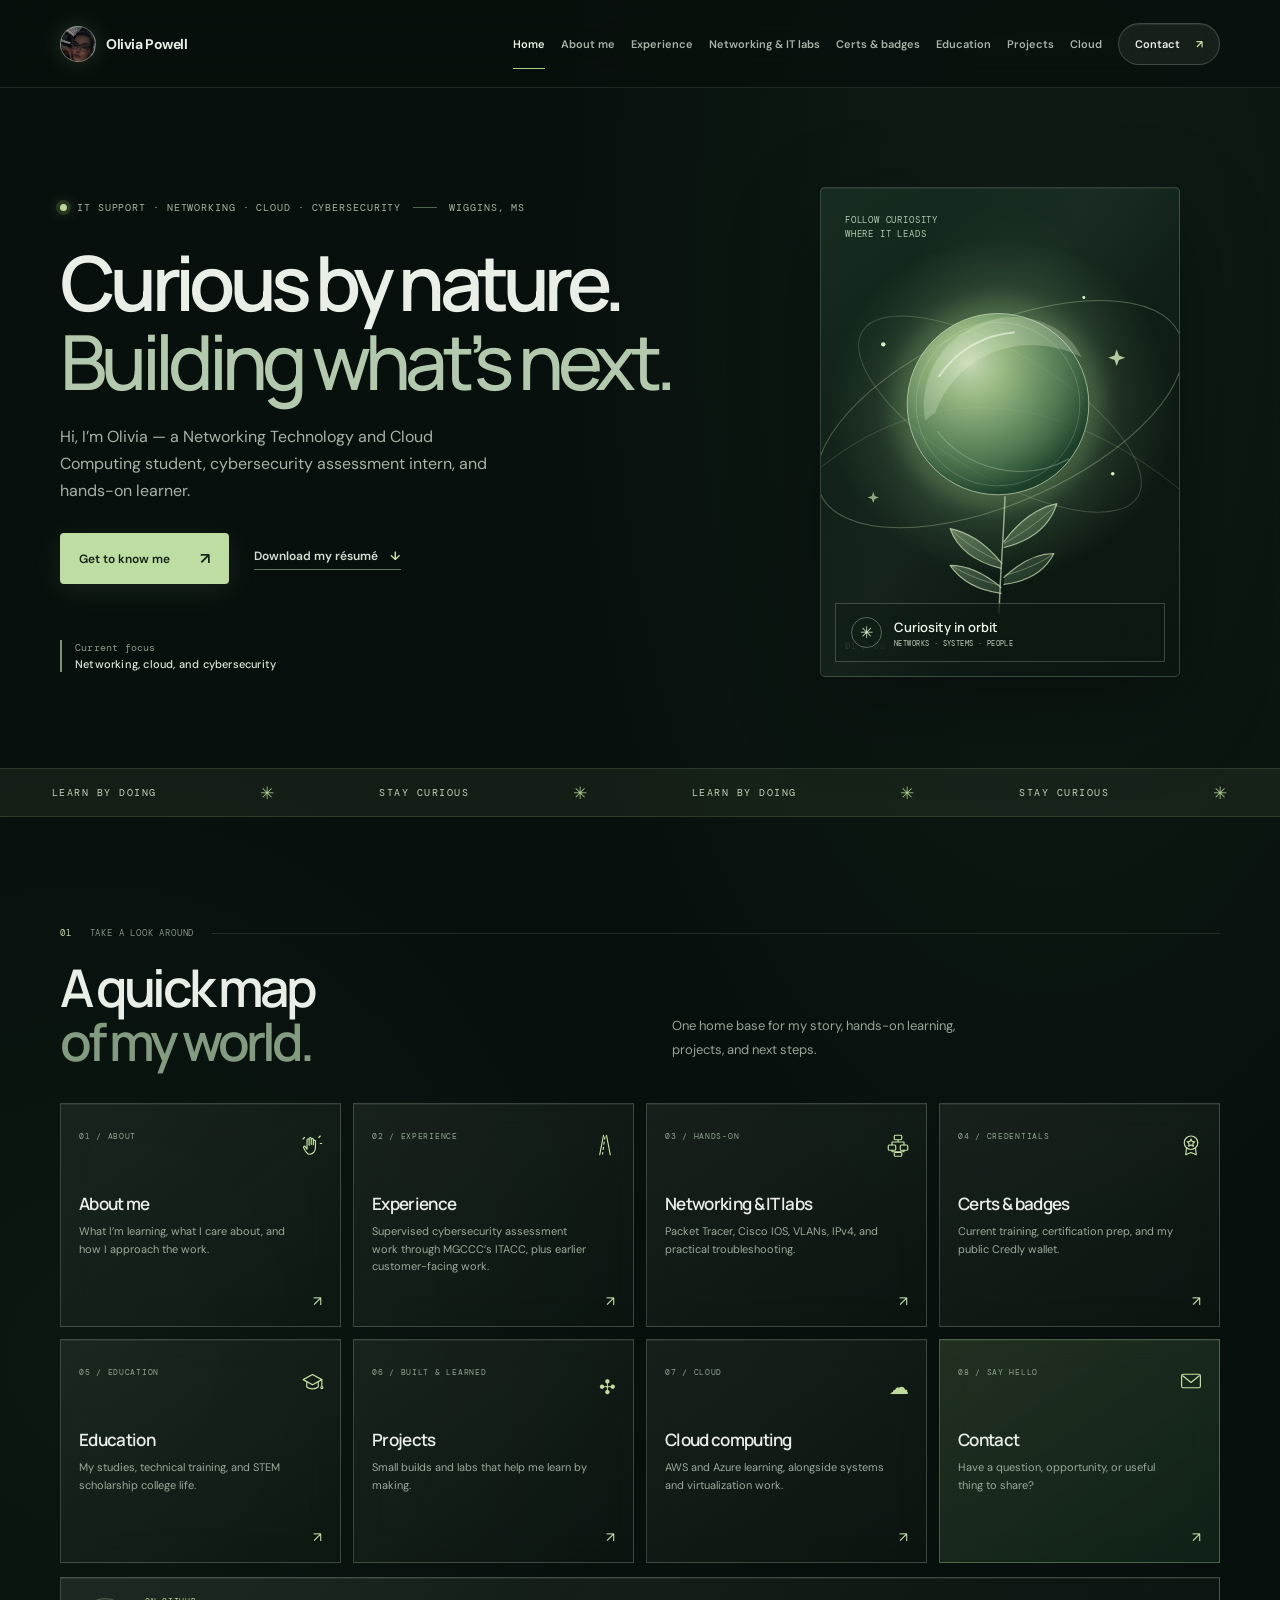
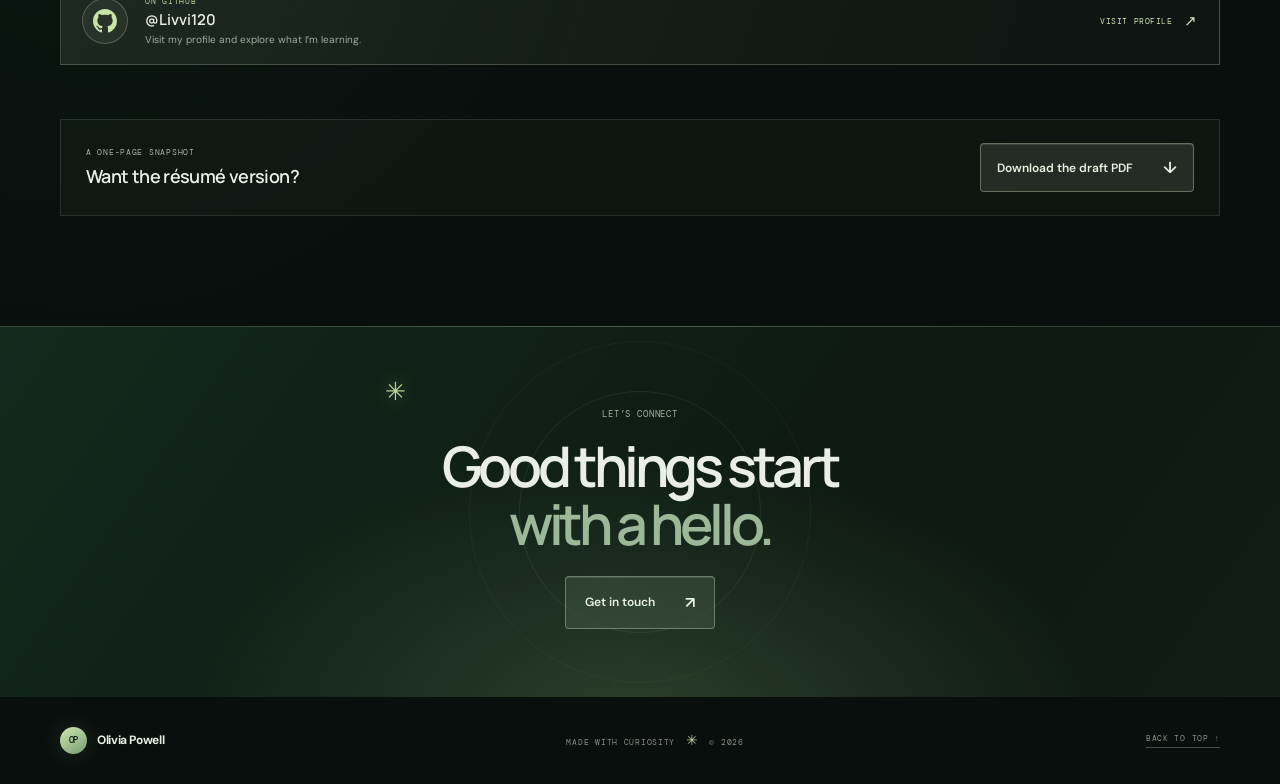
==== index.html @ 2a7a4d51 "Create personal portfolio site" ====
<!doctype html>
<html lang="en">
<head>
  <meta charset="utf-8"><meta name="viewport" content="width=device-width, initial-scale=1"><meta name="theme-color" content="#08100d">
  <meta name="description" content="Explore Olivia Powell's experience, IT labs, projects, education, and credentials.">
  <title>Olivia Powell — Home</title>
  <link rel="preconnect" href="https://fonts.googleapis.com"><link rel="preconnect" href="https://fonts.gstatic.com" crossorigin>
  <link href="https://fonts.googleapis.com/css2?family=DM+Mono:wght@400;500&family=DM+Sans:wght@400;500;600;700&family=Manrope:wght@400;500;600;700;800&display=swap" rel="stylesheet"><link rel="stylesheet" href="styles.css"><link rel="stylesheet" href="profile.css">
</head>
<body>
  <header class="site-header"><a class="wordmark" href="index.html" aria-label="Olivia Powell, home"><span class="mark">OP</span><span>Olivia Powell</span></a>
    <button class="menu-toggle" aria-expanded="false" aria-controls="site-nav">Menu <span>＋</span></button>
    <nav id="site-nav" aria-label="Main navigation"><a class="active-link" aria-current="page" href="index.html">Home</a><a href="about.html">About me</a><a href="experience.html">Experience</a><a href="networking.html">Networking &amp; IT labs</a><a href="credentials.html">Certs &amp; badges</a><a href="education.html">Education</a><a href="projects.html">Projects</a><a href="cloud.html">Cloud</a><a class="nav-contact" href="contact.html">Contact <span>↗</span></a></nav>
  </header>
  <main id="top">
    <section class="hero page-wrap home-hero">
      <div class="hero-copy"><p class="eyebrow"><span class="status-dot"></span> IT SUPPORT · NETWORKING · CLOUD · CYBERSECURITY <span class="eyebrow-line"></span> WIGGINS, MS</p>
        <h1>Curious by nature.<br><span>Building what’s next.</span></h1>
        <p class="intro">Hi, I’m Olivia — a Networking Technology and Cloud Computing student, cybersecurity assessment intern, and hands-on learner.</p>
        <div class="hero-actions"><a class="button button-dark" href="about.html">Get to know me <span>↗</span></a><a class="text-link" href="Olivia-Powell-Resume-Draft.pdf" download>Download my résumé <span>↓</span></a></div>
        <div class="hero-note"><span class="note-rule"></span><span>Current focus<br><strong>Networking, cloud, and cybersecurity</strong></span></div>
      </div>
      <figure class="hero-art home-graphic"><span class="art-label label-top">FOLLOW CURIOSITY<br>WHERE IT LEADS</span><img class="home-graphic-img" src="home-graphic.svg" alt="A luminous green glass orb inside orbital rings above a branching stem with leaves"><figcaption class="graphic-caption"><span class="photo-caption-mark">✳</span><span><strong>Curiosity in orbit</strong><small>NETWORKS · SYSTEMS · PEOPLE</small></span></figcaption><span class="art-index">01 / 08</span></figure>
    </section>
    <section class="ticker" aria-label="Personal motto"><div class="ticker-track"><span>LEARN BY DOING</span><i>✳</i><span>STAY CURIOUS</span><i>✳</i><span>LEARN BY DOING</span><i>✳</i><span>STAY CURIOUS</span><i>✳</i></div></section>
    <section class="page-wrap home-overview section-block">
      <div class="section-kicker"><span>01</span><span>TAKE A LOOK AROUND</span></div>
      <div class="overview-heading"><h2>A quick map<br><span>of my world.</span></h2><p>One home base for my story, hands-on learning, projects, and next steps.</p></div>
      <div class="overview-grid">
        <a class="overview-card" href="about.html"><span class="card-number">01 / ABOUT</span><svg class="card-line-icon" aria-hidden="true" viewBox="0 0 32 32"><path d="M11 28c-1.7-1-3-2.6-4-4.4l-2.1-4c-.8-1.5 1.3-2.8 2.3-1.2l2.2 3V9.3c0-1.8 2.8-1.8 2.8 0v7.1-9c0-1.8 2.8-1.8 2.8 0v8-6.8c0-1.8 2.8-1.8 2.8 0v7-4.7c0-1.8 2.8-1.8 2.8 0v8.3c0 5-3 9.1-7.7 9.1H11Z"/><path d="m4 8 2-2M25 6l2-2M27 14h2"/></svg><h3>About me</h3><p>What I’m learning, what I care about, and how I approach the work.</p><span class="card-arrow">↗</span></a>
        <a class="overview-card" href="experience.html"><span class="card-number">02 / EXPERIENCE</span><svg class="card-line-icon" aria-hidden="true" viewBox="0 0 32 32"><path d="m9 29 5-26M23 29 18 3"/><path d="m16 5-.5 3M15 12l-.5 3M14 19l-.5 3M13 26l-.3 2"/></svg><h3>Experience</h3><p>Supervised cybersecurity assessment work through MGCCC’s ITACC, plus earlier customer-facing work.</p><span class="card-arrow">↗</span></a>
        <a class="overview-card" href="networking.html"><span class="card-number">03 / HANDS-ON</span><svg class="card-line-icon" aria-hidden="true" viewBox="0 0 32 32"><rect x="11" y="3" width="10" height="6" rx="1.5"/><rect x="3" y="16" width="10" height="7" rx="1.5"/><rect x="19" y="16" width="10" height="7" rx="1.5"/><rect x="11" y="26" width="10" height="5" rx="1.3"/><path d="M16 9v3M16 12H8v4M16 12h8v4M8 23v2h8v1M24 23v2h-8"/></svg><h3>Networking &amp; IT labs</h3><p>Packet Tracer, Cisco IOS, VLANs, IPv4, and practical troubleshooting.</p><span class="card-arrow">↗</span></a>
        <a class="overview-card" href="credentials.html"><span class="card-number">04 / CREDENTIALS</span><svg class="card-line-icon" aria-hidden="true" viewBox="0 0 32 32"><circle cx="16" cy="13" r="9"/><path d="m16 8 1.5 3.2 3.5.5-2.5 2.4.6 3.4-3.1-1.6-3.1 1.6.6-3.4-2.5-2.4 3.5-.5L16 8ZM10 20l-1 9 7-3 7 3-1-9"/></svg><h3>Certs &amp; badges</h3><p>Current training, certification prep, and my public Credly wallet.</p><span class="card-arrow">↗</span></a>
        <a class="overview-card" href="education.html"><span class="card-number">05 / EDUCATION</span><svg class="grad-cap-icon" aria-hidden="true" viewBox="0 0 32 32"><path d="m3 12 13-7 13 7-13 7-13-7Z"/><path d="M8 15.2v7c4.4 3.5 11.6 3.5 16 0v-7"/><path d="M29 12v9"/><circle cx="29" cy="23" r="1.5"/></svg><h3>Education</h3><p>My studies, technical training, and STEM scholarship college life.</p><span class="card-arrow">↗</span></a>
        <a class="overview-card" href="projects.html"><span class="card-number">06 / BUILT &amp; LEARNED</span><span class="card-glyph">✣</span><h3>Projects</h3><p>Small builds and labs that help me learn by making.</p><span class="card-arrow">↗</span></a>
        <a class="overview-card" href="cloud.html"><span class="card-number">07 / CLOUD</span><span class="card-glyph">☁</span><h3>Cloud computing</h3><p>AWS and Azure learning, alongside systems and virtualization work.</p><span class="card-arrow">↗</span></a>
        <a class="overview-card overview-card-highlight" href="contact.html"><span class="card-number">08 / SAY HELLO</span><svg class="card-line-icon" aria-hidden="true" viewBox="0 0 32 32"><rect x="3.5" y="7" width="25" height="18" rx="2"/><path d="m5 9 11 9 11-9"/></svg><h3>Contact</h3><p>Have a question, opportunity, or useful thing to share?</p><span class="card-arrow">↗</span></a>
      </div>
      <a class="github-widget" href="https://github.com/Livvi120" target="_blank" rel="noopener noreferrer"><span class="github-widget-icon"><svg class="github-mark" aria-hidden="true" viewBox="0 0 16 16"><path d="M8 0C3.58 0 0 3.58 0 8c0 3.54 2.29 6.53 5.47 7.59.4.07.55-.17.55-.38 0-.19-.01-.82-.01-1.49-2.01.37-2.53-.49-2.69-.94-.09-.23-.48-.94-.82-1.13-.28-.15-.68-.52-.01-.53.63-.01 1.08.58 1.23.82.72 1.21 1.87.87 2.33.66.07-.52.28-.87.51-1.07-1.78-.2-3.64-.89-3.64-3.95 0-.87.31-1.59.82-2.15-.08-.2-.36-1.02.08-2.12 0 0 .67-.21 2.2.82.64-.18 1.32-.27 2-.27s1.36.09 2 .27c1.53-1.04 2.2-.82 2.2-.82.44 1.1.16 1.92.08 2.12.51.56.82 1.27.82 2.15 0 3.07-1.87 3.75-3.65 3.95.29.25.54.73.54 1.48 0 1.07-.01 1.93-.01 2.2 0 .21.15.46.55.38A8.013 8.013 0 0 0 16 8c0-4.42-3.58-8-8-8z"/></svg></span><span class="github-widget-copy"><span class="panel-kicker">ON GITHUB</span><strong>@Livvi120</strong><small>Visit my profile and explore what I’m learning.</small></span><span class="github-widget-action">VISIT PROFILE <i>↗</i></span></a>
      <div class="home-resume"><div><p class="eyebrow">A ONE-PAGE SNAPSHOT</p><h3>Want the résumé version?</h3></div><a class="button button-light" href="Olivia-Powell-Resume-Draft.pdf" download>Download the draft PDF <span>↓</span></a></div>
    </section>
    <section class="contact"><div class="contact-star">✳</div><p class="eyebrow">LET’S CONNECT</p><h2>Good things start<br><span>with a hello.</span></h2><a class="button button-light" href="contact.html">Get in touch <span>↗</span></a></section>
  </main>
  <footer class="site-footer page-wrap"><a class="wordmark" href="index.html"><span class="mark">OP</span><span>Olivia Powell</span></a><span>MADE WITH CURIOSITY <i>✳</i> © <span id="year"></span></span><a href="#top">BACK TO TOP ↑</a></footer>
  <script src="script.js"></script>
</body>
</html>
---- styles.css ----
:root{--night:#08100d;--forest:#0d1b15;--panel:#11231a;--panel-2:#162a20;--ink:#e9eee7;--muted:#a0afa1;--soft:#718272;--line:rgba(199,220,197,.13);--moss:#b2d39a;--sage:#759779;--acid:#d1eaa8;--glass:rgba(214,237,213,.075);--glass-edge:rgba(224,246,222,.2);--display:'Manrope',sans-serif;--body:'DM Sans',sans-serif;--mono:'DM Mono',monospace}*{box-sizing:border-box}html{scroll-behavior:smooth;scroll-padding-top:90px}body{margin:0;background:var(--night);color:var(--ink);font-family:var(--body);-webkit-font-smoothing:antialiased;background-image:radial-gradient(ellipse at 82% 12%,rgba(48,94,64,.16),transparent 34%),radial-gradient(ellipse at 7% 57%,rgba(35,76,48,.12),transparent 32%)}a{color:inherit;text-decoration:none}.page-wrap{width:min(1160px,calc(100% - 72px));margin-inline:auto}.site-header{height:82px;padding:0 max(36px,calc((100vw - 1160px)/2));display:flex;align-items:center;justify-content:space-between;border-bottom:1px solid var(--line);background:rgba(8,16,13,.76);backdrop-filter:blur(18px);-webkit-backdrop-filter:blur(18px);position:sticky;top:0;z-index:10}.wordmark{display:flex;align-items:center;gap:10px;font-weight:700;font-size:14px;letter-spacing:-.03em}.mark{display:grid;place-items:center;width:32px;height:32px;background:linear-gradient(145deg,#d1e9ae,#749a73);color:#102017;font:500 10px var(--mono);letter-spacing:-.08em;border-radius:50%;box-shadow:0 0 25px rgba(177,217,151,.15)}nav{display:flex;align-items:center;gap:35px;font-size:12px;font-weight:600}nav>a:not(.nav-contact){color:#a7b5a8;transition:color .2s}nav>a:hover{color:#eff9e9}.nav-contact{padding:11px 15px;border:1px solid var(--glass-edge);border-radius:99px;background:var(--glass);box-shadow:inset 0 1px rgba(255,255,255,.07);backdrop-filter:blur(12px);-webkit-backdrop-filter:blur(12px)}.nav-contact span{margin-left:13px;color:var(--acid)}.menu-toggle{display:none}.hero{min-height:620px;padding-top:83px;padding-bottom:75px;display:grid;grid-template-columns:1fr 440px;align-items:center;gap:70px}.eyebrow,.section-kicker,.art-label,.art-index,.badge-topline,.timeline-year,.about-tags,.site-footer>span,.site-footer>a:last-child{font:10px var(--mono);letter-spacing:.09em}.eyebrow{display:flex;align-items:center;gap:10px;color:#a5b3a3}.status-dot{width:7px;height:7px;background:#b8d893;border-radius:50%;box-shadow:0 0 0 4px rgba(183,219,143,.13),0 0 14px rgba(191,234,145,.6)}.eyebrow-line{width:24px;height:1px;background:#526455;margin:0 2px}.hero h1,.about h2,.resume h2,.badge-heading h2,.contact h2{font:600 clamp(48px,6vw,76px)/1.04 var(--display);letter-spacing:-.075em;margin:29px 0 22px}.hero h1 span,.about h2 span,.resume h2 span,.badge-heading h2 span{color:#829b81}.hero h1 span{font-weight:500;color:#b3c9ae}.intro{font-size:16px;line-height:1.7;max-width:440px;color:#a7b3a6}.intro strong{color:#ecf3e8;font-weight:600}.hero-actions{display:flex;align-items:center;gap:25px;margin-top:29px}.button{display:inline-flex;align-items:center;gap:30px;padding:15px 19px;border-radius:4px;font-size:12px;font-weight:600;transition:transform .2s,background .2s,border-color .2s}.button:hover{transform:translateY(-2px)}.button-dark{background:#bedda2;color:#132017;box-shadow:0 7px 28px rgba(141,183,116,.12)}.button-dark:hover{background:#d4edb9}.button span{font-size:16px}.text-link{font-size:12px;font-weight:600;border-bottom:1px solid #627565;padding-bottom:5px;color:#d5e0d3}.text-link span{margin-left:9px;color:var(--acid)}.hero-note{display:flex;align-items:center;gap:13px;margin-top:55px;color:#89988a;font:10px/1.7 var(--mono);letter-spacing:.02em}.hero-note strong{font:500 11px var(--body);color:#dce8d9}.note-rule{height:32px;width:2px;background:#789574}.hero-art{position:relative;height:420px;overflow:hidden;border:1px solid rgba(206,234,196,.2);background:radial-gradient(circle at 65% 27%,rgba(168,201,138,.19),transparent 25%),linear-gradient(145deg,#172c20 0%,#0d1b14 62%,#0b1510 100%);box-shadow:0 28px 90px rgba(0,0,0,.28),inset 0 1px rgba(255,255,255,.06)}.hero-art:before{content:'';position:absolute;inset:0;background:linear-gradient(118deg,transparent 20%,rgba(222,247,212,.035) 44%,transparent 65%);pointer-events:none}.sun{position:absolute;background:radial-gradient(circle at 34% 31%,rgba(240,255,219,.82),rgba(198,226,162,.36) 32%,rgba(152,189,128,.14) 63%,rgba(203,233,180,.05));width:215px;height:215px;right:53px;top:49px;border-radius:50%;border:1px solid rgba(223,245,207,.38);box-shadow:inset -17px -18px 40px rgba(7,19,11,.24),0 0 70px rgba(165,213,131,.16);backdrop-filter:blur(2px)}.orbit{position:absolute;border:1px solid rgba(199,229,184,.32);border-radius:50%;transform:rotate(-32deg)}.orbit-one{width:450px;height:185px;top:128px;left:-10px}.orbit-two{width:370px;height:135px;top:155px;left:33px;border-color:rgba(199,229,184,.2)}.shape-back{position:absolute;width:235px;height:286px;background:linear-gradient(145deg,rgba(128,165,119,.43),rgba(42,78,52,.48));border:1px solid rgba(198,225,187,.23);border-radius:120px 120px 24px 24px;left:111px;bottom:-47px;transform:rotate(-8deg);backdrop-filter:blur(9px);box-shadow:inset 1px 1px rgba(242,255,235,.16),0 0 42px rgba(103,156,91,.11)}.shape-front{position:absolute;width:163px;height:220px;background:linear-gradient(155deg,rgba(187,213,163,.54),rgba(81,125,84,.38));border:1px solid rgba(218,242,201,.27);border-radius:90px 90px 15px 15px;left:151px;bottom:-28px;transform:rotate(10deg);backdrop-filter:blur(14px);box-shadow:inset 1px 1px rgba(250,255,244,.2)}.shape-cut{position:absolute;width:88px;height:130px;background:linear-gradient(155deg,#102219,#0b1710);border:1px solid rgba(209,234,196,.1);border-radius:50% 50% 2px 2px;left:190px;bottom:-30px;transform:rotate(10deg)}.art-label{position:absolute;z-index:2;font-size:9px;line-height:1.6;color:#b5c7b0}.label-top{top:25px;left:24px}.label-bottom{right:22px;bottom:22px;text-align:right}.label-bottom span{font-size:18px;color:var(--acid);vertical-align:middle;margin-left:5px}.art-spark{position:absolute;right:39px;top:179px;font-size:31px;color:#d3eab5;text-shadow:0 0 22px rgba(210,237,178,.6)}.art-index{position:absolute;bottom:24px;left:24px;font-size:9px;color:#8c9f8c}.ticker{overflow:hidden;background:rgba(159,193,128,.08);border-block:1px solid rgba(188,220,172,.14);height:49px;display:flex;align-items:center}.ticker-track{width:100%;min-width:720px;display:flex;justify-content:space-around;align-items:center;font:10px var(--mono);letter-spacing:.15em;color:#c1d2bc}.ticker i{font-size:17px;font-style:normal;color:#a9ca8c}.section-block{padding-top:110px;padding-bottom:110px}.section-kicker{display:flex;align-items:center;gap:18px;color:#829283;font-size:9px}.section-kicker>span:first-child{color:#bdd79e}.section-kicker:after{content:'';height:1px;background:var(--line);flex:1}.about-grid{display:grid;grid-template-columns:1fr 1fr;gap:90px;align-items:start;margin-top:24px}.about h2,.resume h2,.badge-heading h2{font-size:55px;margin:14px 0}.about-copy{padding-top:21px;max-width:495px}.large-copy{font:500 22px/1.48 var(--display);letter-spacing:-.035em;margin:0 0 20px;color:#e1eadf}.about-copy>p:not(.large-copy){font-size:13px;line-height:1.85;color:var(--muted)}.about-tags{display:flex;gap:8px;flex-wrap:wrap;margin-top:27px;font-size:8px}.about-tags span{padding:9px 10px;border:1px solid var(--line);border-radius:99px;color:#bdcbbb;background:rgba(227,247,222,.025)}.resume{background:linear-gradient(130deg,rgba(22,43,31,.9),rgba(13,27,20,.9));border-block:1px solid rgba(206,234,196,.08)}.resume .section-kicker:after{display:none}.kicker-grow{height:1px;background:var(--line);flex:1}.resume .section-kicker a{color:#bdcbbb;font-size:9px}.resume-heading,.badge-heading{display:grid;grid-template-columns:1fr 1fr;align-items:end;margin:26px 0 43px}.resume-heading>p,.badge-heading>p{max-width:310px;color:#95a596;font-size:13px;line-height:1.8;margin:0 0 9px 32px}.resume h2,.badge-heading h2{margin:0}.timeline{border-top:1px solid var(--line)}.timeline-item{display:grid;grid-template-columns:150px 1fr 25px;gap:30px;padding:25px 0;border-bottom:1px solid var(--line)}.timeline-year{color:#8fa090;font-size:9px;padding-top:5px}.timeline-item h3,.badge-card h3{margin:0;font:600 18px var(--display);letter-spacing:-.04em}.org{font-size:11px;margin:7px 0;color:#a0afa1}.org span,.badge-card>p span{color:#bad895}.desc{font-size:12px;color:#8fa090;margin:12px 0 0;max-width:500px;line-height:1.7}.timeline-icon{color:#afca99}.resume-footnote{font-size:11px;color:#8d9c8d;margin:22px 0 0}.resume-footnote a{color:#d9e8d4;border-bottom:1px solid #607464;padding-bottom:2px}.badges{padding-bottom:122px}.badge-heading{margin-bottom:38px}.badge-heading>p{margin-bottom:8px}.badge-grid{display:grid;grid-template-columns:repeat(3,1fr);gap:13px}.badge-card{min-height:262px;padding:20px;position:relative;border:1px solid var(--glass-edge);background:linear-gradient(140deg,rgba(218,243,210,.09),rgba(160,204,155,.025));box-shadow:inset 0 1px rgba(255,255,255,.08),0 18px 42px rgba(0,0,0,.15);backdrop-filter:blur(18px);-webkit-backdrop-filter:blur(18px);transition:transform .25s,border-color .25s,background .25s}.badge-card:hover{transform:translateY(-4px);border-color:rgba(213,239,203,.37);background:linear-gradient(140deg,rgba(218,243,210,.13),rgba(160,204,155,.045))}.badge-topline{display:flex;justify-content:space-between;color:#92a492;font-size:8px}.badge-icon{display:grid;place-items:center;width:44px;height:44px;border-radius:50%;font-size:23px;margin:19px 0 19px;border:1px solid rgba(229,247,220,.24);box-shadow:inset 0 1px rgba(255,255,255,.25),0 0 25px rgba(173,218,143,.12)}.icon-lime{background:linear-gradient(145deg,rgba(207,237,172,.7),rgba(91,134,79,.54));color:#efffe0}.icon-lilac{background:linear-gradient(145deg,rgba(176,201,164,.53),rgba(51,94,64,.58));color:#d9efd0}.icon-peach{background:linear-gradient(145deg,rgba(187,218,163,.72),rgba(76,127,80,.57));color:#f0ffe3}.badge-card h3{font-size:16px;color:#e8f0e5}.badge-card>p{font-size:10px;color:#9baa9a}.badge-card>a{position:absolute;bottom:18px;left:20px;right:20px;padding-top:12px;border-top:1px solid var(--line);font-size:10px;color:#c7d7c4}.badge-card>a span{float:right;color:var(--acid)}.badge-card-dark{background:linear-gradient(145deg,rgba(105,147,89,.23),rgba(16,37,25,.75));border-color:rgba(201,235,181,.28)}.badge-card-dark .badge-topline,.badge-card-dark>p{color:#b3c4ad}.badge-card-dark>a{border-color:rgba(209,234,197,.21);color:#e0eddb}.contact{position:relative;min-height:350px;padding-top:72px;padding-bottom:68px;background:radial-gradient(ellipse at 50% 110%,rgba(154,199,126,.22),transparent 50%),linear-gradient(125deg,#14291d,#0c1912 65%,#101e16);border-top:1px solid rgba(214,238,201,.19);color:var(--ink);text-align:center;max-width:none;width:100%;overflow:hidden}.contact:before,.contact:after{content:'';position:absolute;width:240px;height:240px;border-radius:50%;border:1px solid rgba(214,238,201,.08);top:50%;left:50%;transform:translate(-50%,-50%);pointer-events:none}.contact:after{width:340px;height:340px;border-color:rgba(214,238,201,.045)}.contact .eyebrow{justify-content:center;font-size:9px}.contact h2{font-size:56px;margin:17px 0 22px;position:relative}.contact h2 span{color:#9db898}.button-light{background:rgba(210,237,196,.11);color:#e8f2e4;border:1px solid rgba(218,242,204,.34);box-shadow:inset 0 1px rgba(255,255,255,.12);backdrop-filter:blur(14px);-webkit-backdrop-filter:blur(14px);position:relative}.button-light:hover{background:rgba(210,237,196,.19)}.contact-star{position:absolute;top:48px;left:calc(50% - 255px);font-size:25px;color:#bbd69b;text-shadow:0 0 20px rgba(193,229,159,.35)}.contact-aside{position:absolute;right:max(36px,calc((100vw - 1160px)/2));bottom:37px;text-align:right;font:9px/1.7 var(--mono);letter-spacing:.1em;color:#9aaa98}.site-footer{height:87px;display:flex;align-items:center;justify-content:space-between}.site-footer .wordmark{font-size:12px}.site-footer .mark{width:27px;height:27px;font-size:9px}.site-footer>span,.site-footer>a:last-child{font-size:8px;color:#829183}.site-footer>span i{font-style:normal;color:#bed99f;font-size:14px;margin:0 5px}.site-footer>a:last-child{border-bottom:1px solid #405344;padding-bottom:4px}
@media(max-width:850px){.page-wrap{width:calc(100% - 48px)}.site-header{padding-inline:24px}.hero{grid-template-columns:1fr 350px;gap:32px;min-height:560px}.hero-art{height:360px}.sun{width:200px;height:200px}.shape-back{left:80px}.shape-front{left:120px}.shape-cut{left:158px}.orbit-one{left:-40px}.orbit-two{left:5px}.hero h1{font-size:57px}.about-grid{gap:45px}.contact-aside{right:24px}}
@media(max-width:650px){.page-wrap{width:calc(100% - 40px)}.site-header{height:68px;padding:0 20px}.menu-toggle{display:block;border:0;background:none;font:12px var(--body);color:var(--ink)}.menu-toggle span{font-size:16px;margin-left:5px}nav{display:none;position:absolute;z-index:5;top:68px;left:0;right:0;padding:18px 20px 22px;background:rgba(8,16,13,.96);border-bottom:1px solid var(--line);backdrop-filter:blur(18px);-webkit-backdrop-filter:blur(18px);flex-direction:column;align-items:stretch;gap:19px}nav.open{display:flex}.nav-contact{align-self:flex-start}.hero{display:flex;flex-direction:column;align-items:stretch;padding-top:55px;padding-bottom:48px;gap:42px}.hero h1{font-size:clamp(45px,12vw,62px);margin-top:25px}.eyebrow{font-size:8px;gap:8px}.intro{font-size:14px}.hero-note{margin-top:35px}.hero-art{height:350px}.sun{right:35px}.section-block{padding-top:75px;padding-bottom:75px}.about-grid,.resume-heading,.badge-heading{grid-template-columns:1fr;gap:18px}.about h2,.resume h2,.badge-heading h2{font-size:47px}.about-copy{padding-top:0}.large-copy{font-size:20px}.resume-heading,.badge-heading{margin-bottom:30px}.resume-heading>p,.badge-heading>p{margin:0;max-width:400px}.timeline-item{grid-template-columns:87px 1fr 16px;gap:12px;padding:21px 0}.timeline-year{font-size:8px}.timeline-item h3{font-size:15px}.desc{font-size:11px}.resume .section-kicker{gap:10px}.resume .section-kicker>a{font-size:8px;white-space:nowrap}.badge-grid{grid-template-columns:1fr}.badge-card{min-height:245px}.contact{min-height:330px;padding-top:70px}.contact h2{font-size:46px}.contact-star{left:16%;top:42px}.contact-aside{display:none}.site-footer{height:auto;min-height:90px;display:grid;grid-template-columns:1fr auto;row-gap:12px;padding-top:20px;padding-bottom:20px}.site-footer>span{grid-column:1/-1;grid-row:2;text-align:center;font-size:7px}.site-footer>a:last-child{justify-self:end}.ticker-track{min-width:720px}}
@media(prefers-reduced-motion:reduce){html{scroll-behavior:auto}*,*:before,*:after{transition:none!important}}
.credly-link{color:#cde5b8;font-size:9px;white-space:nowrap;border:1px solid rgba(214,238,201,.24);border-radius:99px;padding:9px 12px;background:rgba(214,238,201,.06);box-shadow:inset 0 1px rgba(255,255,255,.07);transition:background .2s,border-color .2s}.credly-link:hover{background:rgba(214,238,201,.13);border-color:rgba(214,238,201,.4)}
@media(max-width:650px){.badges .section-kicker{gap:8px}.badges .section-kicker>span:nth-child(2){font-size:7px;letter-spacing:.04em}.credly-link{font-size:7px;padding:8px 9px}}
.resume-heading>p .resume-download{display:inline-block;margin-top:12px;color:#d3e9bd;border-bottom:1px solid rgba(211,233,189,.45);padding-bottom:3px;font-size:11px}.resume-details{display:grid;grid-template-columns:1fr 1fr;gap:38px;margin-top:42px;padding-top:28px;border-top:1px solid var(--line)}.resume-details>div{min-width:0}.resume-details h3{font:600 14px var(--display);margin:0 0 16px;color:#e1eddb}.resume-details p{font-size:11px;line-height:1.75;color:#9eae9e;margin:0 0 12px}.resume-details strong{display:block;color:#d8e6d4;font-weight:600;margin-bottom:2px}.draft-mark{display:inline-block;margin-right:8px;padding:4px 7px;border:1px solid rgba(187,215,154,.4);border-radius:99px;color:#d0e5b6;font:8px var(--mono);letter-spacing:.08em;vertical-align:1px}
@media(max-width:650px){.resume-details{grid-template-columns:1fr;gap:22px;margin-top:30px;padding-top:23px}.resume-heading>p .resume-download{margin-top:7px}}
.contact-email{display:block;width:max-content;max-width:calc(100% - 40px);margin:15px auto 0;color:#bacfb3;font:10px var(--mono);letter-spacing:.04em;border-bottom:1px solid rgba(186,207,179,.35);padding-bottom:4px;position:relative}.contact-email:hover{color:#e5f3dc;border-color:rgba(229,243,220,.7)}
.site-header nav{gap:15px;font-size:9px;white-space:nowrap}.site-header nav .active-link{color:#e8f3e0}.site-header nav .active-link:not(.nav-contact){position:relative}.site-header nav .active-link:not(.nav-contact):after{content:'';height:1px;position:absolute;left:0;right:0;bottom:-8px;background:#a9cc8b}.nav-contact.active-link{border-color:rgba(214,238,201,.42);color:#e8f3e0}.home-hero{min-height:580px}.home-hero .hero h1{margin-top:29px}.overview-heading{display:grid;grid-template-columns:1fr 1fr;align-items:end;margin:22px 0 34px}.overview-heading h2{font:600 52px/1.04 var(--display);letter-spacing:-.075em;margin:0}.overview-heading h2 span{color:#829b81}.overview-heading>p{max-width:330px;margin:0 0 8px 32px;color:#95a596;font-size:13px;line-height:1.8}.overview-grid{display:grid;grid-template-columns:repeat(4,1fr);gap:12px}.overview-card{min-height:224px;padding:19px 18px 17px;position:relative;border:1px solid var(--glass-edge);background:linear-gradient(145deg,rgba(218,243,210,.075),rgba(160,204,155,.022));box-shadow:inset 0 1px rgba(255,255,255,.06);backdrop-filter:blur(16px);transition:transform .2s,border-color .2s,background .2s}.overview-card:hover{transform:translateY(-4px);border-color:rgba(214,238,201,.4);background:linear-gradient(145deg,rgba(218,243,210,.13),rgba(160,204,155,.04))}.card-number,.panel-kicker,.lab-index,.entry-date,.credential-status{font:8px var(--mono);letter-spacing:.09em;color:#91a491}.card-glyph{position:absolute;right:17px;top:34px;color:#bfdc9d;font-size:20px}.overview-card h3{font:600 17px var(--display);letter-spacing:-.04em;margin:48px 0 8px}.overview-card p{font-size:11px;line-height:1.6;color:#9bab9b;margin:0;max-width:220px}.card-arrow{position:absolute;bottom:16px;right:18px;color:#c8e4aa;font-size:14px}.overview-card-highlight{background:linear-gradient(145deg,rgba(126,164,105,.22),rgba(18,39,27,.72));border-color:rgba(201,235,181,.29)}.home-resume{display:flex;align-items:center;justify-content:space-between;margin-top:54px;padding:23px 25px;border:1px solid var(--line);background:rgba(224,246,218,.025)}.home-resume .eyebrow{font-size:8px;margin:0 0 7px}.home-resume h3{font:600 18px var(--display);margin:0;letter-spacing:-.035em}.home-resume .button{padding:13px 16px}.subpage-hero{padding-top:88px;padding-bottom:52px}.subpage-hero h1{font:600 clamp(48px,7vw,76px)/1.02 var(--display);letter-spacing:-.075em;margin:24px 0 18px}.subpage-hero h1 span{color:#93ad8e;font-weight:500}.subpage-intro{max-width:670px;color:#a5b3a5;font-size:16px;line-height:1.75;margin:0}.subpage-meta{display:flex;gap:27px;flex-wrap:wrap;margin-top:31px;color:#8fa18f;font:8px var(--mono);letter-spacing:.09em}.subpage-actions{margin-top:27px}.subpage-content{padding-bottom:110px}.content-columns{display:grid;grid-template-columns:1fr 1fr;gap:13px}.glass-panel{position:relative;border:1px solid var(--glass-edge);background:linear-gradient(145deg,rgba(218,243,210,.075),rgba(160,204,155,.024));box-shadow:inset 0 1px rgba(255,255,255,.06);backdrop-filter:blur(16px);-webkit-backdrop-filter:blur(16px)}.content-columns .glass-panel{padding:28px;min-height:268px}.panel-kicker{margin:0 0 14px;color:#b8d29b}.glass-panel h2,.entry-body h2,.education-entry h2,.project-card h2,.cloud-feature h2,.credential-card h2,.credly-panel h2{font:600 23px/1.2 var(--display);letter-spacing:-.05em;margin:0 0 13px;color:#e7efe3}.glass-panel>p:not(.panel-kicker),.entry-body>p:not(.panel-kicker):not(.entry-org),.education-entry>div>p:not(.panel-kicker):not(.entry-org),.project-card>div>p:not(.panel-kicker),.cloud-feature>p:not(.panel-kicker):not(.lab-index),.credential-card>p:not(.credential-status),.credly-panel>div>p:not(.panel-kicker){font-size:12px;line-height:1.8;color:#a0afa0;margin:0}.callout-line{display:grid;grid-template-columns:145px 1fr;align-items:start;gap:20px;margin-top:35px;padding:22px 0;border-block:1px solid var(--line)}.callout-line>span{padding-top:4px;color:#b7d09c;font:8px var(--mono);letter-spacing:.1em}.callout-line p{font-size:12px;color:#bdcbbb;line-height:1.7;margin:0}.experience-list,.education-list,.project-list{border-top:1px solid var(--line)}.experience-entry,.education-entry{display:grid;grid-template-columns:160px 1fr;gap:30px;padding:28px 0;border-bottom:1px solid var(--line)}.entry-date{padding-top:4px;line-height:1.6;color:#aec2a8}.entry-body h2,.education-entry h2{font-size:20px;margin-bottom:8px}.entry-org{font-size:11px;color:#bdd0b8;margin:0 0 15px}.entry-body>p:not(.panel-kicker):not(.entry-org),.education-entry>div>p:not(.panel-kicker):not(.entry-org){max-width:720px}.entry-body ul{padding-left:17px;margin:13px 0 0;color:#9eae9e;font-size:11px;line-height:1.9}.lab-grid,.credential-grid{display:grid;grid-template-columns:repeat(3,1fr);gap:13px}.lab-card,.credential-card{min-height:285px;padding:22px}.lab-index{position:absolute;top:21px;right:20px}.lab-icon{display:grid;place-items:center;width:47px;height:47px;border-radius:50%;margin:5px 0 20px;background:linear-gradient(145deg,rgba(207,237,172,.45),rgba(70,120,79,.35));border:1px solid rgba(223,244,211,.23);color:#dbefcc;font-size:21px;box-shadow:inset 0 1px rgba(255,255,255,.2)}.lab-card h2,.credential-card h2{font:600 18px var(--display);letter-spacing:-.04em;margin:0 0 10px}.lab-card>p{font-size:11px;color:#9eae9e;line-height:1.7;margin:0}.skill-chips{display:flex;gap:6px;flex-wrap:wrap;margin-top:19px}.skill-chips span,.training-items span{border:1px solid var(--line);border-radius:99px;padding:7px 9px;color:#bbceba;font:7px var(--mono);letter-spacing:.05em}.credential-card{min-height:245px;padding-top:23px}.credential-card .lab-icon{margin-top:30px}.credential-status{display:inline-block;padding:7px 8px;border:1px solid rgba(191,224,168,.25);border-radius:99px}.status-complete{color:#d1e7b5}.status-progress{color:#a3b5a3}.credential-card h2{font-size:16px}.credential-card>p:not(.credential-status){font-size:11px}.credly-panel{display:flex;align-items:center;justify-content:space-between;gap:30px;margin-top:26px;padding:26px 28px;border:1px solid rgba(214,238,201,.24);background:linear-gradient(140deg,rgba(218,243,210,.1),rgba(160,204,155,.028));box-shadow:inset 0 1px rgba(255,255,255,.08);backdrop-filter:blur(18px)}.credly-panel h2{font-size:20px;margin-bottom:7px}.credly-panel>div>p:not(.panel-kicker){max-width:520px;font-size:11px}.credly-panel .button{white-space:nowrap}.draft-note{margin:24px 0 0;color:#829383;font-size:10px;line-height:1.7}.training-strip{margin-top:40px;padding:24px 0;border-top:1px solid var(--line)}.training-items{display:flex;gap:8px;flex-wrap:wrap;margin-top:16px}.education-entry h2{margin:0 0 8px}.project-card{display:grid;grid-template-columns:54px 1fr;gap:15px;padding:25px;margin-bottom:12px}.project-number{font:18px var(--mono);color:#b7d49a}.project-card h2{font-size:20px}.project-card>div>p:not(.panel-kicker){max-width:750px}.project-card .skill-chips{margin-top:17px}.cloud-focus{display:grid;grid-template-columns:1fr 1fr;gap:13px}.cloud-feature{min-height:310px;padding:26px}.cloud-feature>.lab-index{top:25px;right:24px}.cloud-orb{display:grid;place-items:center;width:78px;height:78px;margin:25px 0 23px;border:1px solid rgba(220,244,206,.3);border-radius:50%;color:#e1f0d2;font-size:31px;background:radial-gradient(circle at 35% 30%,rgba(214,239,194,.38),rgba(100,145,94,.08) 68%);box-shadow:inset 0 1px rgba(255,255,255,.19),0 0 35px rgba(172,217,147,.1)}.cloud-orb-alt{background:radial-gradient(circle at 35% 30%,rgba(183,213,166,.31),rgba(46,93,61,.1) 68%)}.cloud-feature h2{margin:7px 0 10px}.contact-page{min-height:590px;padding:120px 24px 95px}.contact-page h1{font:600 clamp(56px,9vw,90px)/1 var(--display);letter-spacing:-.08em;margin:20px 0}.contact-page h1 span{color:#9db898}.contact-page-copy{max-width:420px;margin:0 auto;color:#aab8a7;font-size:13px;line-height:1.8}.contact-email-large{font-size:13px;margin-top:23px}.contact-page .button{margin-top:25px}.contact-location{margin-top:58px;color:#879888;font:8px var(--mono);letter-spacing:.12em}.subpage-actions .button{gap:18px}
@media(max-width:850px){.site-header{gap:16px}.site-header nav{gap:11px;font-size:8px}.overview-grid{grid-template-columns:repeat(2,1fr)}.lab-grid,.credential-grid{grid-template-columns:repeat(2,1fr)}.lab-card:last-child,.credential-card:last-child{grid-column:1/-1}.subpage-hero{padding-top:68px}}
@media(max-width:760px){.site-header{height:68px;padding-inline:20px}.site-header>.menu-toggle{display:block;border:0;background:none;font:12px var(--body);color:var(--ink)}.site-header nav{display:none;position:absolute;top:68px;left:0;right:0;padding:18px 20px 22px;background:rgba(8,16,13,.97);border-bottom:1px solid var(--line);backdrop-filter:blur(18px);-webkit-backdrop-filter:blur(18px);flex-direction:column;align-items:stretch;gap:16px;font-size:12px;white-space:normal}.site-header nav.open{display:flex}.site-header nav .active-link:not(.nav-contact):after{bottom:-4px}.site-header nav .nav-contact{align-self:flex-start}.overview-heading{grid-template-columns:1fr;gap:16px}.overview-heading h2{font-size:45px}.overview-heading>p{margin:0}.overview-grid{grid-template-columns:1fr 1fr}.overview-card{min-height:210px}.home-resume{align-items:flex-start;flex-direction:column;gap:18px}.content-columns,.cloud-focus{grid-template-columns:1fr}.experience-entry,.education-entry{grid-template-columns:1fr;gap:12px}.entry-date{padding:0}.lab-grid,.credential-grid{grid-template-columns:1fr}.lab-card:last-child,.credential-card:last-child{grid-column:auto}.credly-panel{align-items:flex-start;flex-direction:column}.callout-line{grid-template-columns:1fr;gap:10px}.subpage-hero{padding-top:55px;padding-bottom:38px}.subpage-intro{font-size:14px}.subpage-meta{gap:12px}.subpage-content{padding-bottom:75px}.contact-page{min-height:540px;padding-top:100px}.project-card{grid-template-columns:35px 1fr;padding:20px}.contact-page-copy{font-size:12px}}
@media(max-width:420px){.overview-grid{grid-template-columns:1fr}.overview-card{min-height:185px}.overview-card h3{margin-top:36px}.home-hero .eyebrow{flex-wrap:wrap}.site-footer{gap:10px}.site-footer .wordmark{font-size:10px}}
.site-header{height:88px}.site-header nav{gap:16px;font-size:11px}.site-header nav>a:not(.nav-contact){padding:10px 0}.site-header nav .nav-contact{padding:13px 16px}
@media(max-width:850px){.site-header nav{gap:10px;font-size:9px}}
@media(max-width:760px){.site-header{height:68px}.site-header nav{font-size:12px}}
.grad-cap-icon{position:absolute;right:16px;top:31px;width:23px;height:23px;fill:none;stroke:#c7e5a7;stroke-width:1.6;stroke-linecap:round;stroke-linejoin:round}
.card-line-icon{position:absolute;right:16px;top:29px;width:24px;height:24px;fill:none;stroke:#c7e5a7;stroke-width:1.55;stroke-linecap:round;stroke-linejoin:round}
.college-life{margin-top:88px}.college-life-heading{display:grid;grid-template-columns:1fr 1fr;align-items:end;margin:20px 0 27px}.college-life-heading h2{font:600 42px/1.05 var(--display);letter-spacing:-.07em;margin:0}.college-life-heading h2 span{color:#91aa8c;font-weight:500}.college-life-heading>p{max-width:355px;margin:0 0 5px 28px;color:#9eae9e;font-size:12px;line-height:1.8}.college-life-panel{display:grid;grid-template-columns:90px 1fr;gap:22px;align-items:center;min-height:200px;padding:26px 30px;background:radial-gradient(ellipse at 15% 50%,rgba(150,193,120,.12),transparent 40%),linear-gradient(140deg,rgba(218,243,210,.075),rgba(160,204,155,.024))}.college-life-mark{display:grid;place-items:center;width:64px;height:64px;border:1px solid rgba(220,244,206,.28);border-radius:50%;color:#d2e8b7;font-size:27px;box-shadow:inset 0 1px rgba(255,255,255,.15),0 0 35px rgba(172,217,147,.09)}.college-life-panel h3{font:600 20px var(--display);letter-spacing:-.04em;color:#e5efe0;margin:0 0 8px}.college-life-panel>div:last-child>p:not(.panel-kicker){max-width:580px;margin:0;color:#a0afa0;font-size:11px;line-height:1.75}
@media(max-width:760px){.college-life{margin-top:62px}.college-life-heading{grid-template-columns:1fr;gap:13px}.college-life-heading h2{font-size:36px}.college-life-heading>p{margin:0}.college-life-panel{grid-template-columns:52px 1fr;gap:16px;padding:22px 18px}.college-life-mark{width:48px;height:48px;font-size:22px}.college-life-panel h3{font-size:18px}}
---- profile.css ----
.profile-photo-card,.about-photo-card{position:relative;overflow:hidden;margin:0;border:1px solid rgba(209,235,199,.24);background:linear-gradient(145deg,#1b3022,#09140e);box-shadow:0 28px 80px rgba(0,0,0,.3),inset 0 1px rgba(255,255,255,.08)}
.profile-photo-card{height:490px;width:100%;border-radius:180px 180px 12px 12px}
.profile-photo-card:after,.about-photo-card:after{content:'';position:absolute;inset:0;background:linear-gradient(180deg,rgba(6,16,10,.02) 50%,rgba(5,14,9,.7) 100%);pointer-events:none}
.profile-photo-card img,.about-photo-card img{display:block;width:100%;height:100%;object-fit:cover;object-position:center 34%;filter:brightness(1.13) saturate(.88);transform:scale(1.015)}
.profile-photo-card figcaption{position:absolute;z-index:1;left:14px;right:14px;bottom:14px;display:flex;align-items:center;gap:12px;padding:13px 15px;border:1px solid rgba(235,247,229,.22);background:rgba(13,29,19,.48);backdrop-filter:blur(18px);-webkit-backdrop-filter:blur(18px)}
.photo-caption-mark{display:grid;place-items:center;flex:0 0 31px;height:31px;border:1px solid rgba(218,240,204,.34);border-radius:50%;color:#d7ebc1}
.profile-photo-card figcaption strong{display:block;color:#f0f5ec;font:600 13px var(--display)}
.profile-photo-card figcaption small{display:block;margin-top:3px;color:#c4d1c0;font:7px var(--mono);letter-spacing:.06em}
.photo-index{position:absolute;z-index:1;right:16px;top:18px;padding:8px 10px;border:1px solid rgba(235,247,229,.2);background:rgba(13,29,19,.43);backdrop-filter:blur(12px);color:#e2eddd;font:8px var(--mono);letter-spacing:.1em}
.about-subpage-hero{display:grid;grid-template-columns:minmax(0,1fr) 300px;align-items:center;gap:58px;padding-bottom:68px}
.about-photo-card{height:340px;border-radius:140px 140px 10px 10px}
.about-photo-card figcaption{position:absolute;z-index:1;left:12px;right:12px;bottom:12px;text-align:center;padding:10px 8px;border:1px solid rgba(235,247,229,.2);background:rgba(13,29,19,.48);backdrop-filter:blur(16px);color:#e0ebda;font:7px var(--mono);letter-spacing:.08em}
.site-header .wordmark .mark{width:36px;height:36px;overflow:hidden;border:1px solid rgba(218,240,204,.4);background-image:linear-gradient(rgba(8,16,13,.02),rgba(8,16,13,.08)),url('profile-photo.jpg');background-size:cover;background-position:center 30%;color:transparent;font-size:0;box-shadow:0 0 22px rgba(177,217,151,.17)}
.home-graphic{height:490px;border-radius:5px;background:radial-gradient(ellipse at 50% 43%,rgba(61,108,69,.28),transparent 49%),linear-gradient(145deg,#172c20 0%,#0d1b14 62%,#0b1510 100%)}
.home-graphic-img{position:absolute;inset:0;width:100%;height:100%;object-fit:cover;opacity:.96}
.graphic-caption{position:absolute;z-index:2;left:14px;right:14px;bottom:14px;display:flex;align-items:center;gap:12px;padding:13px 15px;border:1px solid rgba(235,247,229,.22);background:rgba(13,29,19,.48);backdrop-filter:blur(18px);-webkit-backdrop-filter:blur(18px)}
.graphic-caption strong{display:block;color:#f0f5ec;font:600 13px var(--display)}
.graphic-caption small{display:block;margin-top:3px;color:#c4d1c0;font:7px var(--mono);letter-spacing:.06em}
@media(max-width:850px){.home-graphic{height:415px}}
@media(max-width:760px){.home-graphic{height:430px;width:min(100%,430px);align-self:center}}
@media(max-width:420px){.home-graphic{height:390px}}
@media(max-width:850px){.profile-photo-card{height:415px}.about-subpage-hero{grid-template-columns:minmax(0,1fr) 260px;gap:32px}.about-photo-card{height:320px}}
@media(max-width:760px){.profile-photo-card{height:430px;width:min(100%,430px);align-self:center}.about-subpage-hero{display:flex;flex-direction:column;align-items:stretch;gap:30px}.about-photo-card{width:min(100%,360px);height:410px;align-self:flex-start}}
@media(max-width:420px){.profile-photo-card{height:390px}}
.github-widget{display:flex;align-items:center;gap:17px;margin-top:14px;padding:18px 21px;border:1px solid rgba(214,238,201,.23);background:linear-gradient(110deg,rgba(218,243,210,.09),rgba(160,204,155,.025));box-shadow:inset 0 1px rgba(255,255,255,.07);transition:transform .2s,border-color .2s,background .2s}.github-widget:hover{transform:translateY(-2px);border-color:rgba(214,238,201,.4);background:linear-gradient(110deg,rgba(218,243,210,.13),rgba(160,204,155,.04))}.github-widget-icon{display:grid;place-items:center;flex:0 0 46px;height:46px;border:1px solid rgba(214,238,201,.25);border-radius:50%;background:rgba(214,238,201,.06)}.github-widget-icon svg{width:24px;height:24px;fill:none;stroke:#c7e5a7;stroke-width:1.5;stroke-linecap:round;stroke-linejoin:round}.github-widget-copy{display:grid;gap:3px}.github-widget-copy .panel-kicker{margin:0;color:#b8d29b}.github-widget-copy strong{font:600 15px var(--display);color:#e7efe3}.github-widget-copy small{font-size:10px;color:#9eae9e}.github-widget-action{display:flex;align-items:center;gap:12px;margin-left:auto;color:#cde5b8;font:8px var(--mono);letter-spacing:.07em}.github-widget-action i{font-style:normal;font-size:15px}
@media(max-width:760px){.github-widget{gap:13px;padding:15px}.github-widget-icon{flex-basis:40px;height:40px}.github-widget-action{font-size:7px;gap:6px}}
@media(max-width:420px){.github-widget{flex-wrap:wrap}.github-widget-action{margin-left:53px}}
.github-widget-icon .github-mark{fill:#c7e5a7;stroke:none}
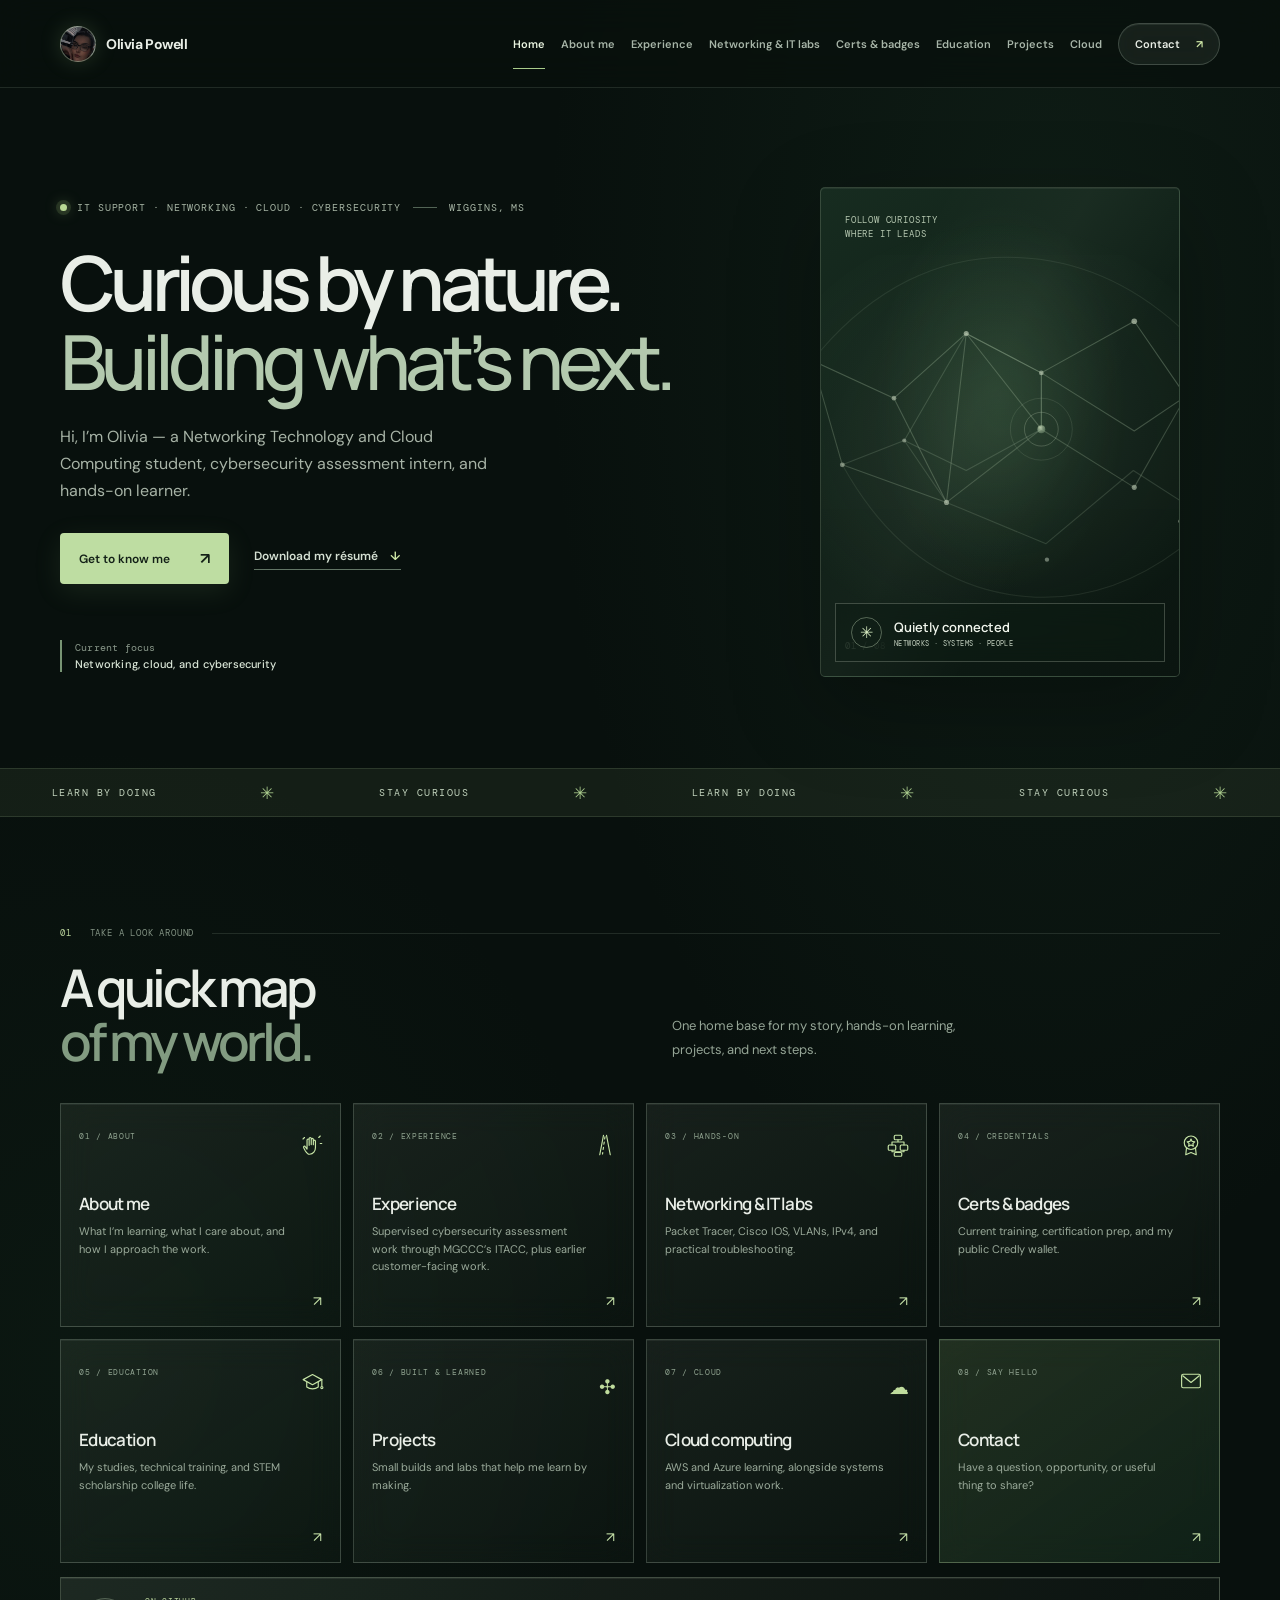
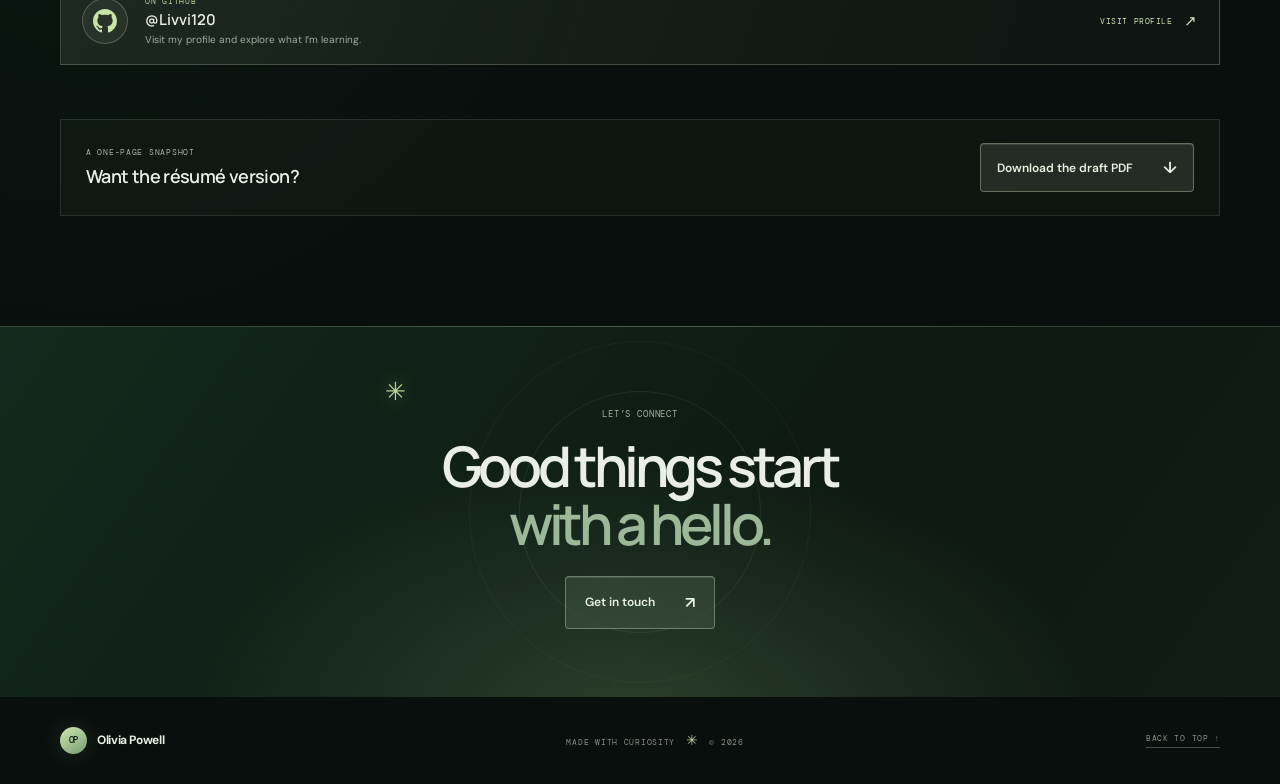
==== commit b7a817cf: "Refresh homepage with subtle network graphic" ====
--- a/index.html
+++ b/index.html
@@ -20,7 +20,7 @@
         <div class="hero-actions"><a class="button button-dark" href="about.html">Get to know me <span>↗</span></a><a class="text-link" href="Olivia-Powell-Resume-Draft.pdf" download>Download my résumé <span>↓</span></a></div>
         <div class="hero-note"><span class="note-rule"></span><span>Current focus<br><strong>Networking, cloud, and cybersecurity</strong></span></div>
       </div>
-      <figure class="hero-art home-graphic"><span class="art-label label-top">FOLLOW CURIOSITY<br>WHERE IT LEADS</span><img class="home-graphic-img" src="home-graphic.svg" alt="A luminous green glass orb inside orbital rings above a branching stem with leaves"><figcaption class="graphic-caption"><span class="photo-caption-mark">✳</span><span><strong>Curiosity in orbit</strong><small>NETWORKS · SYSTEMS · PEOPLE</small></span></figcaption><span class="art-index">01 / 08</span></figure>
+      <figure class="hero-art home-graphic"><span class="art-label label-top">FOLLOW CURIOSITY<br>WHERE IT LEADS</span><img class="home-graphic-img" src="home-graphic.svg" alt="A calm network map with softly glowing nodes connected by fine green lines"><figcaption class="graphic-caption"><span class="photo-caption-mark">✳</span><span><strong>Quietly connected</strong><small>NETWORKS · SYSTEMS · PEOPLE</small></span></figcaption><span class="art-index">01 / 08</span></figure>
     </section>
     <section class="ticker" aria-label="Personal motto"><div class="ticker-track"><span>LEARN BY DOING</span><i>✳</i><span>STAY CURIOUS</span><i>✳</i><span>LEARN BY DOING</span><i>✳</i><span>STAY CURIOUS</span><i>✳</i></div></section>
     <section class="page-wrap home-overview section-block">
